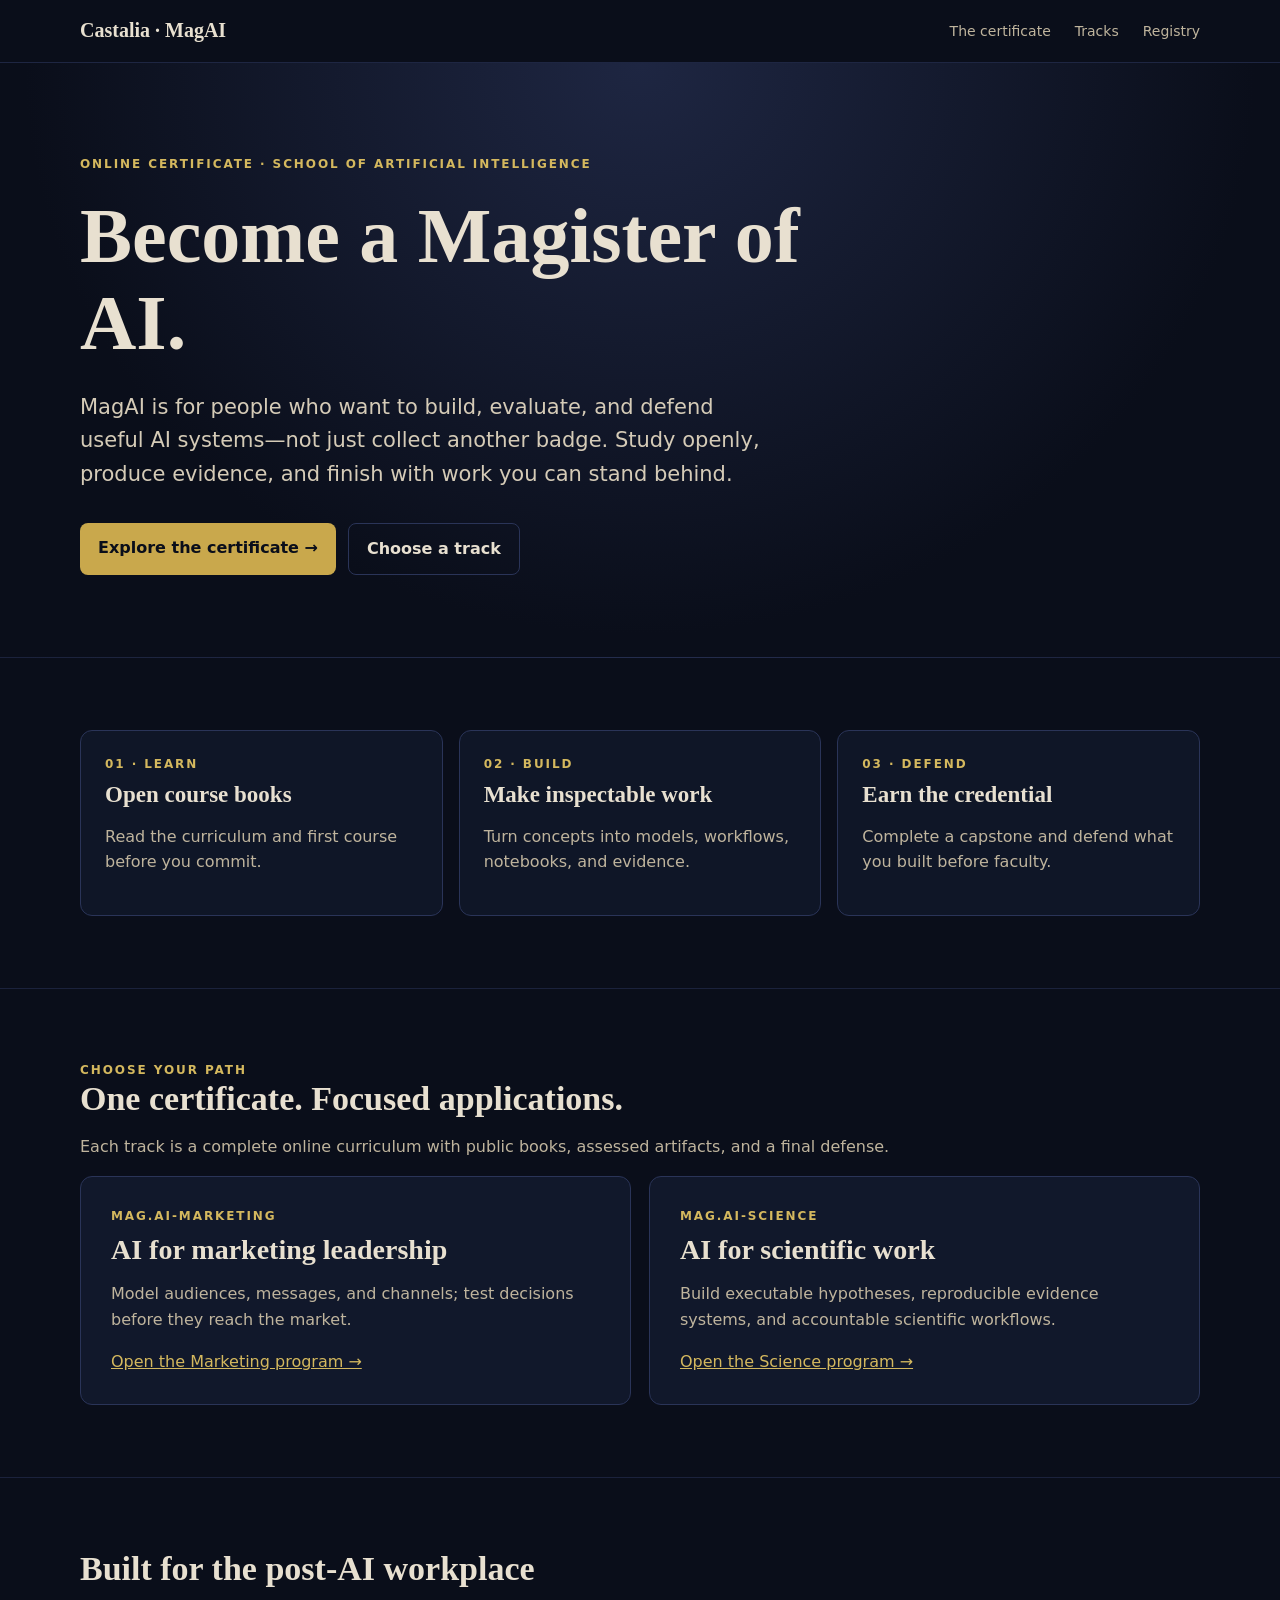
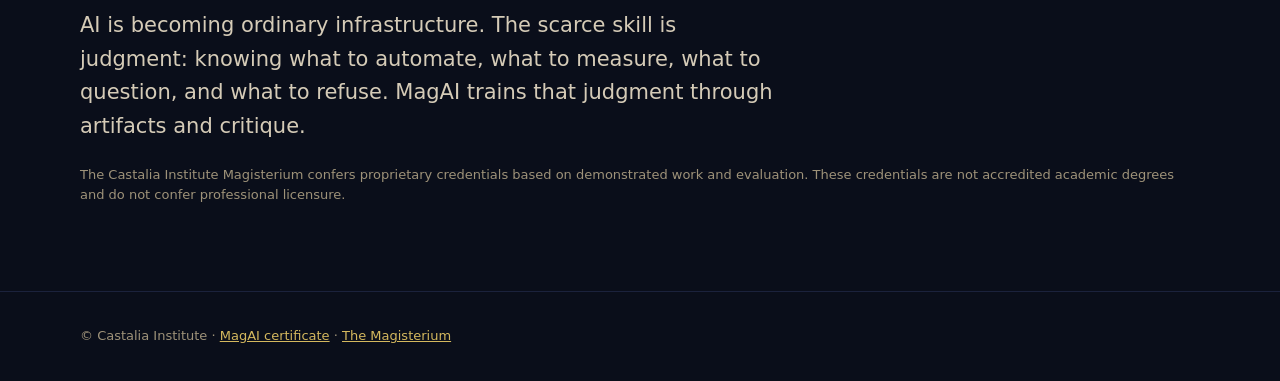
==== index.html @ c2429602 "Create MagAI certificate landing site" ====
<!doctype html><html lang="en"><head><meta charset="utf-8"><meta name="viewport" content="width=device-width,initial-scale=1"><title>MagAI — Online Certificate in Artificial Intelligence</title><meta name="description" content="Earn a Castalia Institute MagAI certificate through rigorous online study, inspectable artifacts, and a defended AI project."><link rel="stylesheet" href="styles.css"></head><body>
<header><div class="wrap"><nav><a class="brand" href="./">Castalia · MagAI</a><div><a href="certificate/">The certificate</a><a href="#tracks">Tracks</a><a href="https://magisterium.castalia.institute/registry">Registry</a></div></nav></div></header>
<main><section class="hero"><div class="wrap"><div class="eyebrow">Online certificate · School of Artificial Intelligence</div><h1>Become a Magister of AI.</h1><p class="lead">MagAI is for people who want to build, evaluate, and defend useful AI systems—not just collect another badge. Study openly, produce evidence, and finish with work you can stand behind.</p><div class="actions"><a class="button" href="certificate/">Explore the certificate →</a><a class="button alt" href="#tracks">Choose a track</a></div></div></section>
<section><div class="wrap"><div class="grid"><article class="card"><div class="eyebrow">01 · Learn</div><h3>Open course books</h3><p>Read the curriculum and first course before you commit.</p></article><article class="card"><div class="eyebrow">02 · Build</div><h3>Make inspectable work</h3><p>Turn concepts into models, workflows, notebooks, and evidence.</p></article><article class="card"><div class="eyebrow">03 · Defend</div><h3>Earn the credential</h3><p>Complete a capstone and defend what you built before faculty.</p></article></div></div></section>
<section id="tracks"><div class="wrap"><div class="eyebrow">Choose your path</div><h2>One certificate. Focused applications.</h2><p class="muted">Each track is a complete online curriculum with public books, assessed artifacts, and a final defense.</p><div class="tracks"><article class="track"><div class="eyebrow">Mag.AI-Marketing</div><h3>AI for marketing leadership</h3><p>Model audiences, messages, and channels; test decisions before they reach the market.</p><a href="https://magisterium.castalia.institute/magai/marketing/">Open the Marketing program →</a></article><article class="track"><div class="eyebrow">Mag.AI-Science</div><h3>AI for scientific work</h3><p>Build executable hypotheses, reproducible evidence systems, and accountable scientific workflows.</p><a href="https://magisterium.castalia.institute/magai/science/">Open the Science program →</a></article></div></div></section>
<section><div class="wrap"><h2>Built for the post-AI workplace</h2><p class="lead">AI is becoming ordinary infrastructure. The scarce skill is judgment: knowing what to automate, what to measure, what to question, and what to refuse. MagAI trains that judgment through artifacts and critique.</p><p class="small">The Castalia Institute Magisterium confers proprietary credentials based on demonstrated work and evaluation. These credentials are not accredited academic degrees and do not confer professional licensure.</p></div></section></main>
<footer><div class="wrap">© Castalia Institute · <a href="certificate/">MagAI certificate</a> · <a href="https://magisterium.castalia.institute/">The Magisterium</a></div></footer></body></html>
---- styles.css ----
:root { --ink:#0a0e1a; --panel:#11182b; --line:#2a3458; --text:#e8e0d0; --muted:#bfb49d; --gold:#d4b85e; --gold-deep:#c9a84c; }
* { box-sizing:border-box; }
html { scroll-behavior:smooth; }
body { margin:0; background:var(--ink); color:var(--text); font:16px/1.6 Inter,system-ui,sans-serif; }
a { color:var(--gold); }
.wrap { width:min(1120px,calc(100% - 40px)); margin:auto; }
header { border-bottom:1px solid rgba(42,52,88,.65); }
nav { display:flex; align-items:center; justify-content:space-between; padding:18px 0; }
.brand { color:var(--text); font:700 20px Georgia,serif; text-decoration:none; }
nav a:not(.brand) { color:var(--muted); text-decoration:none; margin-left:24px; font-size:14px; }
nav a:hover { color:var(--gold); }
.hero { padding:92px 0 82px; background:radial-gradient(ellipse at top,#1e2642 0%,var(--ink) 68%); }
.eyebrow { color:var(--gold); font-size:12px; letter-spacing:.16em; text-transform:uppercase; font-weight:700; }
h1,h2,h3 { font-family:Georgia,serif; line-height:1.12; }
h1 { max-width:800px; font-size:clamp(44px,7vw,78px); margin:18px 0 24px; }
h2 { font-size:34px; margin:0 0 16px; }
.lead { max-width:700px; color:#d5cbb7; font-size:21px; }
.actions { display:flex; flex-wrap:wrap; gap:12px; margin-top:32px; }
.button { display:inline-block; padding:12px 18px; border-radius:8px; background:var(--gold-deep); color:var(--ink); font-weight:700; text-decoration:none; }
.button.alt { background:transparent; color:var(--text); border:1px solid var(--line); }
section { padding:72px 0; border-bottom:1px solid rgba(42,52,88,.55); }
.grid { display:grid; grid-template-columns:repeat(3,1fr); gap:16px; }
.card { padding:24px; border:1px solid var(--line); border-radius:12px; background:rgba(17,24,43,.75); }
.card h3 { font-size:23px; margin:8px 0; }
.card p,.muted { color:var(--muted); }
.tracks { display:grid; grid-template-columns:repeat(2,1fr); gap:18px; }
.track { padding:30px; border:1px solid var(--line); border-radius:12px; background:var(--panel); }
.track h3 { font-size:28px; margin:8px 0; }
.track p { color:var(--muted); }
.small { font-size:13px; color:#9e9279; }
footer { padding:34px 0; color:#9e9279; font-size:13px; }
@media(max-width:700px) { .grid,.tracks { grid-template-columns:1fr; } nav a:not(.brand) { margin-left:10px; } .hero { padding:64px 0; } }
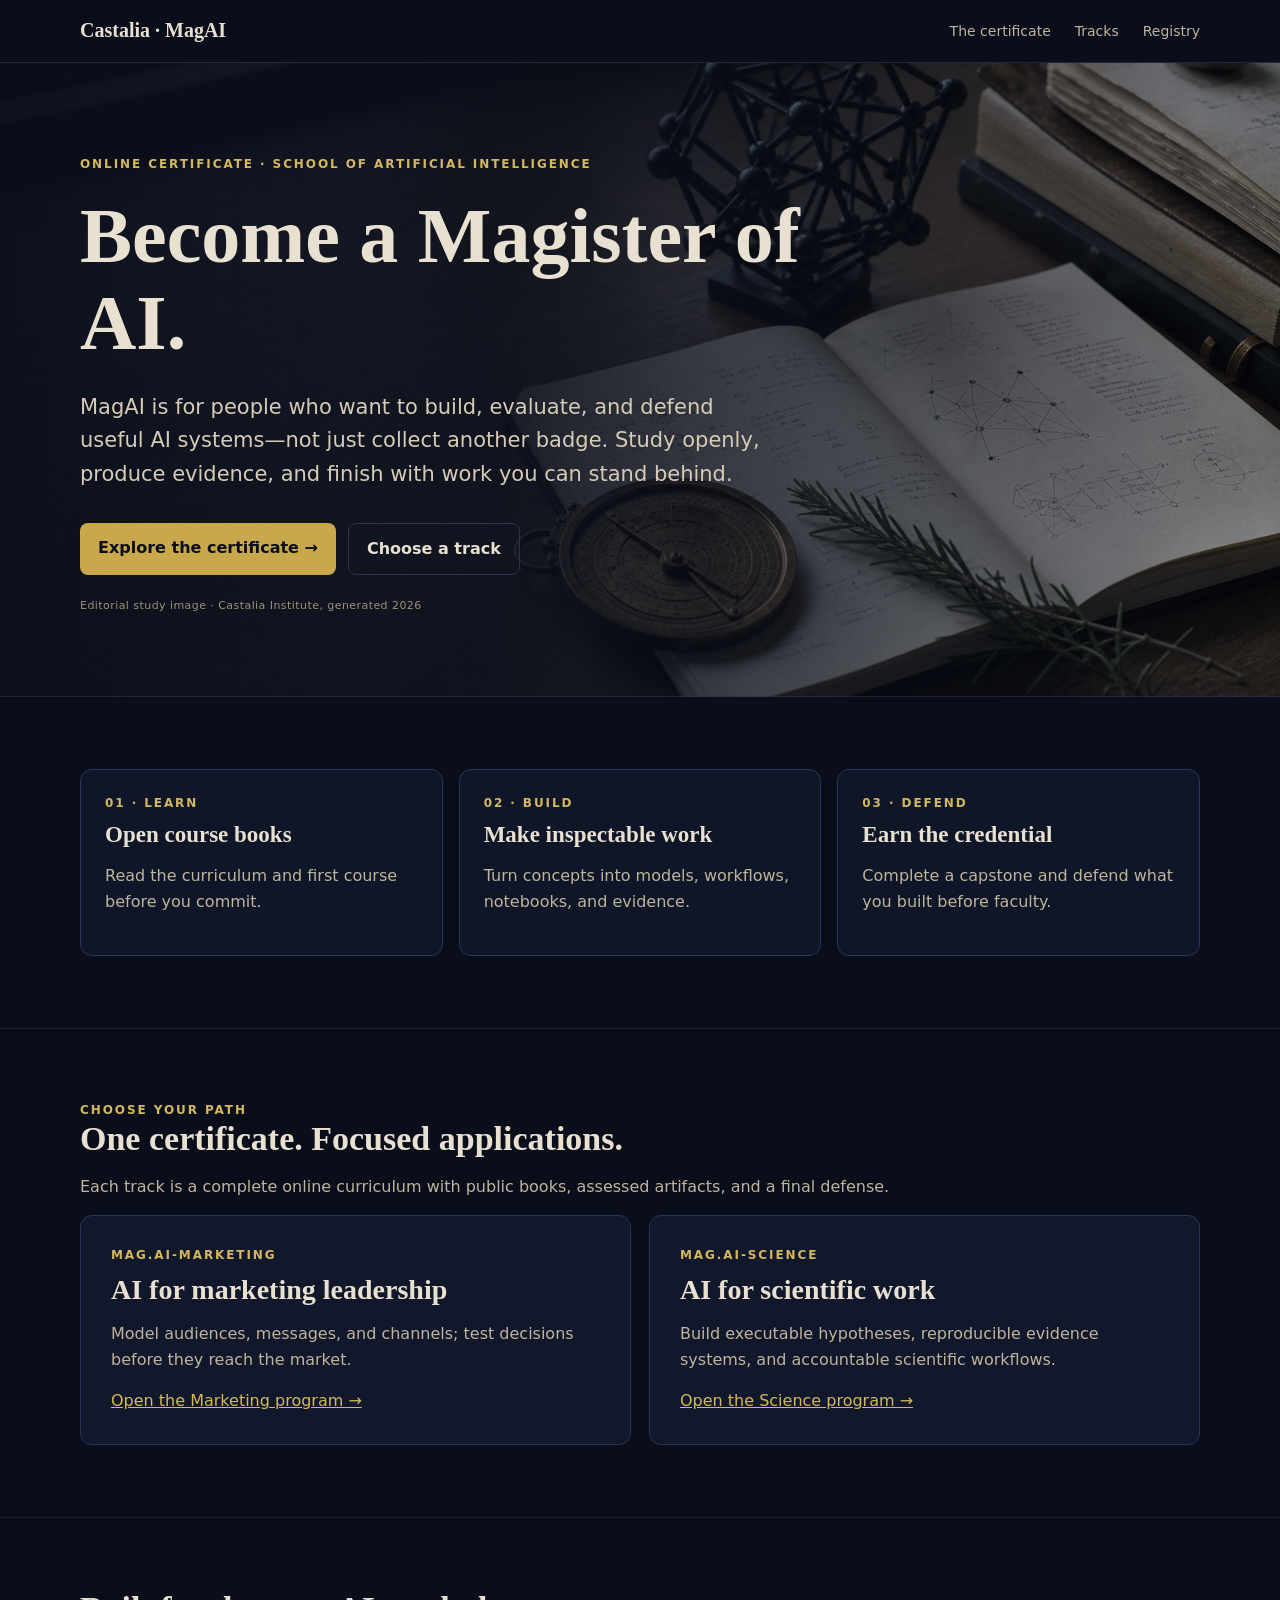
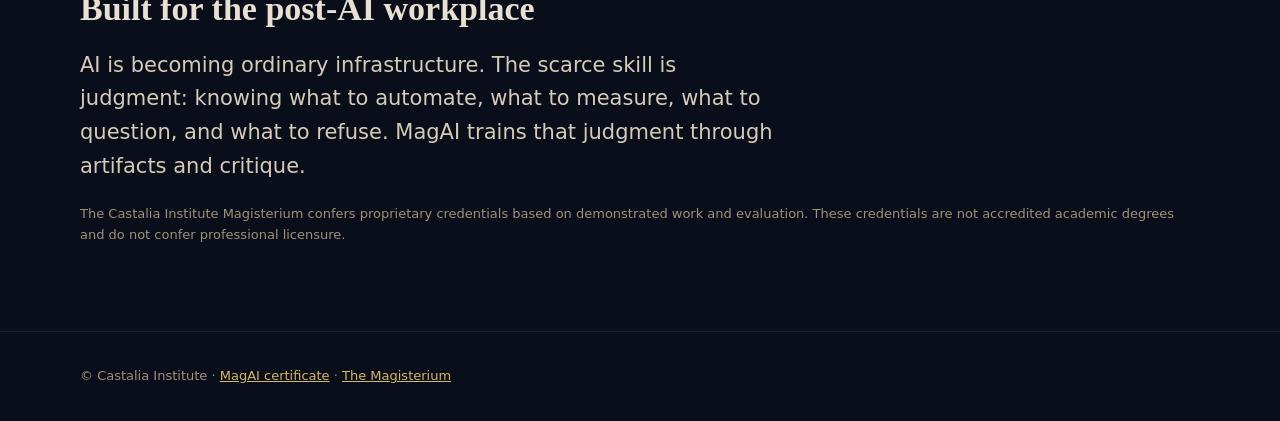
==== commit 7dbdd55c: "Add portfolio status and editorial art" ====
--- a/index.html
+++ b/index.html
@@ -1,6 +1,6 @@
 <!doctype html><html lang="en"><head><meta charset="utf-8"><meta name="viewport" content="width=device-width,initial-scale=1"><title>MagAI — Online Certificate in Artificial Intelligence</title><meta name="description" content="Earn a Castalia Institute MagAI certificate through rigorous online study, inspectable artifacts, and a defended AI project."><link rel="stylesheet" href="styles.css"></head><body>
 <header><div class="wrap"><nav><a class="brand" href="./">Castalia · MagAI</a><div><a href="certificate/">The certificate</a><a href="#tracks">Tracks</a><a href="https://magisterium.castalia.institute/registry">Registry</a></div></nav></div></header>
-<main><section class="hero"><div class="wrap"><div class="eyebrow">Online certificate · School of Artificial Intelligence</div><h1>Become a Magister of AI.</h1><p class="lead">MagAI is for people who want to build, evaluate, and defend useful AI systems—not just collect another badge. Study openly, produce evidence, and finish with work you can stand behind.</p><div class="actions"><a class="button" href="certificate/">Explore the certificate →</a><a class="button alt" href="#tracks">Choose a track</a></div></div></section>
+<main><section class="hero"><div class="wrap"><div class="eyebrow">Online certificate · School of Artificial Intelligence</div><h1>Become a Magister of AI.</h1><p class="lead">MagAI is for people who want to build, evaluate, and defend useful AI systems—not just collect another badge. Study openly, produce evidence, and finish with work you can stand behind.</p><div class="actions"><a class="button" href="certificate/">Explore the certificate →</a><a class="button alt" href="#tracks">Choose a track</a></div><p class="art-credit">Editorial study image · Castalia Institute, generated 2026</p></div></section>
 <section><div class="wrap"><div class="grid"><article class="card"><div class="eyebrow">01 · Learn</div><h3>Open course books</h3><p>Read the curriculum and first course before you commit.</p></article><article class="card"><div class="eyebrow">02 · Build</div><h3>Make inspectable work</h3><p>Turn concepts into models, workflows, notebooks, and evidence.</p></article><article class="card"><div class="eyebrow">03 · Defend</div><h3>Earn the credential</h3><p>Complete a capstone and defend what you built before faculty.</p></article></div></div></section>
 <section id="tracks"><div class="wrap"><div class="eyebrow">Choose your path</div><h2>One certificate. Focused applications.</h2><p class="muted">Each track is a complete online curriculum with public books, assessed artifacts, and a final defense.</p><div class="tracks"><article class="track"><div class="eyebrow">Mag.AI-Marketing</div><h3>AI for marketing leadership</h3><p>Model audiences, messages, and channels; test decisions before they reach the market.</p><a href="https://magisterium.castalia.institute/magai/marketing/">Open the Marketing program →</a></article><article class="track"><div class="eyebrow">Mag.AI-Science</div><h3>AI for scientific work</h3><p>Build executable hypotheses, reproducible evidence systems, and accountable scientific workflows.</p><a href="https://magisterium.castalia.institute/magai/science/">Open the Science program →</a></article></div></div></section>
 <section><div class="wrap"><h2>Built for the post-AI workplace</h2><p class="lead">AI is becoming ordinary infrastructure. The scarce skill is judgment: knowing what to automate, what to measure, what to question, and what to refuse. MagAI trains that judgment through artifacts and critique.</p><p class="small">The Castalia Institute Magisterium confers proprietary credentials based on demonstrated work and evaluation. These credentials are not accredited academic degrees and do not confer professional licensure.</p></div></section></main>
--- a/styles.css
+++ b/styles.css
@@ -9,7 +9,7 @@
 .brand { color:var(--text); font:700 20px Georgia,serif; text-decoration:none; }
 nav a:not(.brand) { color:var(--muted); text-decoration:none; margin-left:24px; font-size:14px; }
 nav a:hover { color:var(--gold); }
-.hero { padding:92px 0 82px; background:radial-gradient(ellipse at top,#1e2642 0%,var(--ink) 68%); }
+.hero { padding:92px 0 82px; background:linear-gradient(90deg,rgba(10,14,26,.98) 0%,rgba(10,14,26,.92) 38%,rgba(10,14,26,.30) 100%),url('assets/magai-study.png') center/cover; }
 .eyebrow { color:var(--gold); font-size:12px; letter-spacing:.16em; text-transform:uppercase; font-weight:700; }
 h1,h2,h3 { font-family:Georgia,serif; line-height:1.12; }
 h1 { max-width:800px; font-size:clamp(44px,7vw,78px); margin:18px 0 24px; }
@@ -28,5 +28,6 @@
 .track h3 { font-size:28px; margin:8px 0; }
 .track p { color:var(--muted); }
 .small { font-size:13px; color:#9e9279; }
+.art-credit { color:#9e9279; font-size:11px; letter-spacing:.04em; margin:22px 0 0; }
 footer { padding:34px 0; color:#9e9279; font-size:13px; }
 @media(max-width:700px) { .grid,.tracks { grid-template-columns:1fr; } nav a:not(.brand) { margin-left:10px; } .hero { padding:64px 0; } }
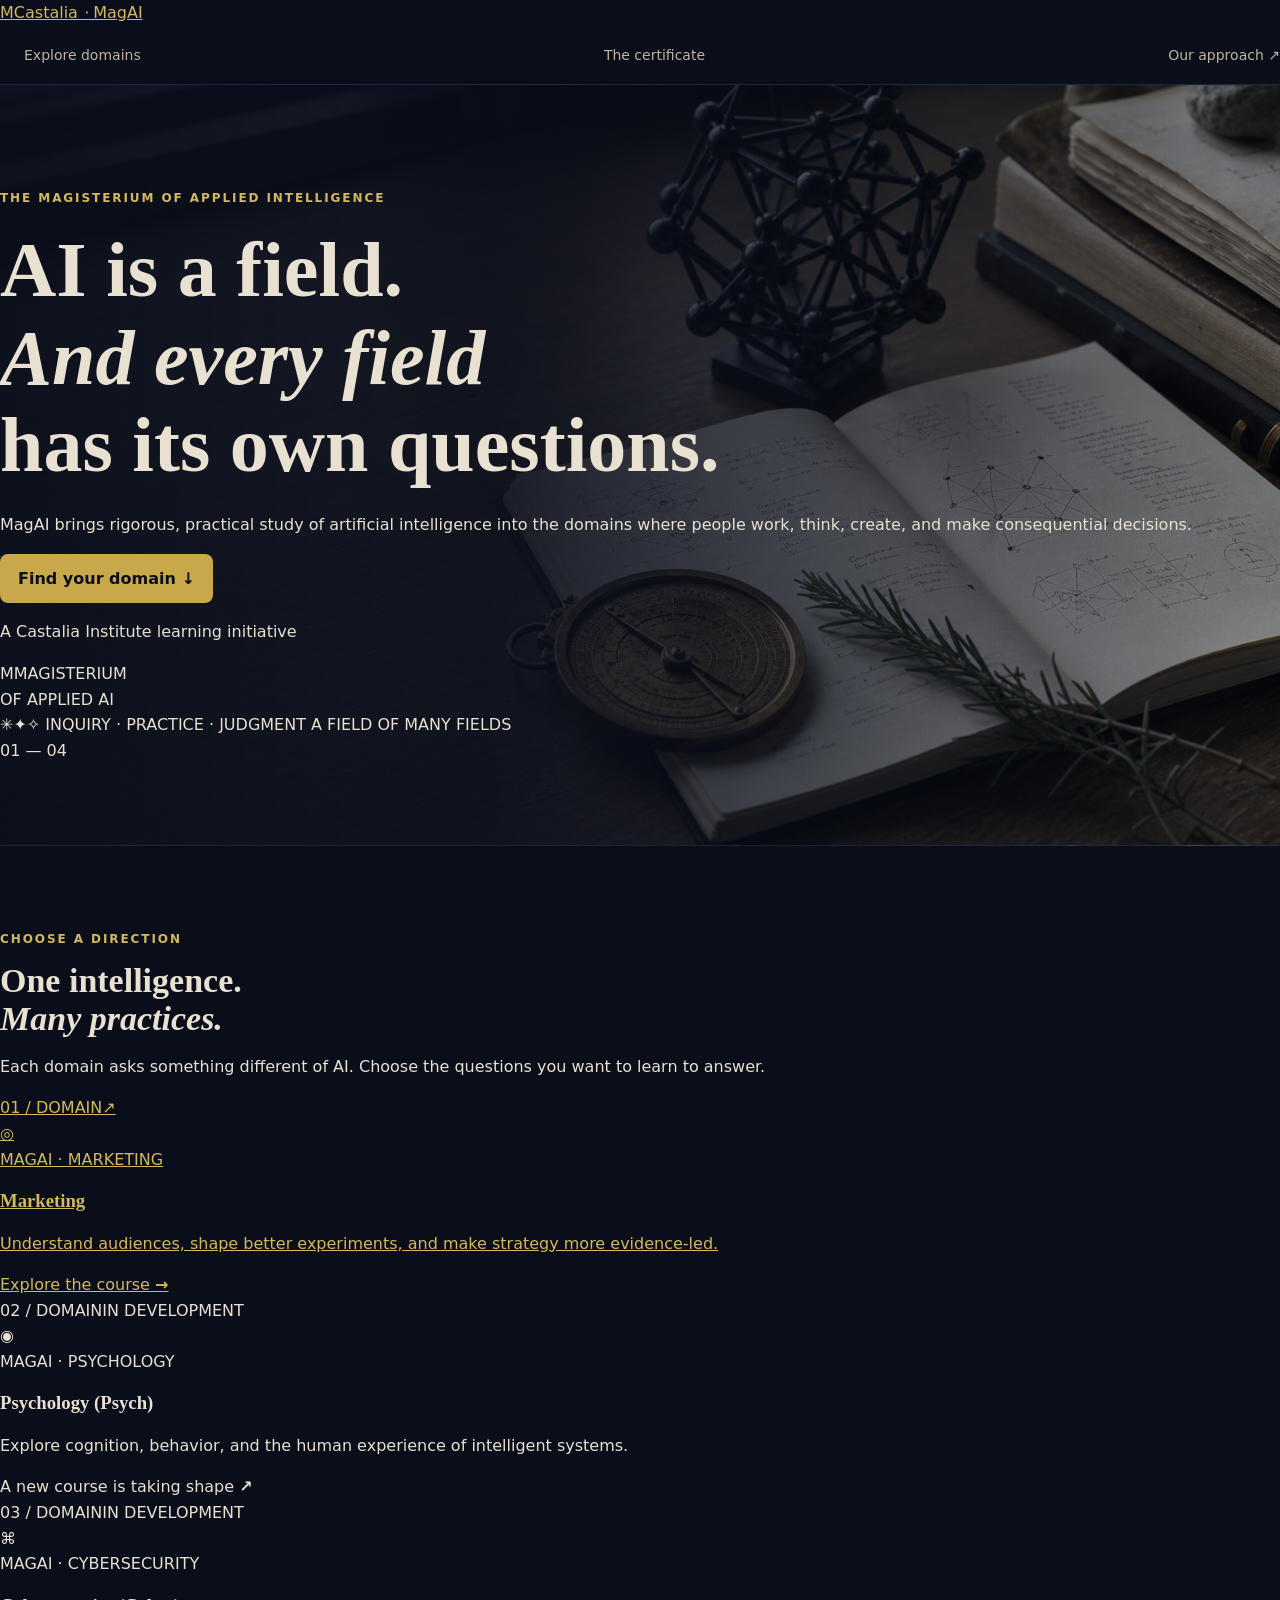
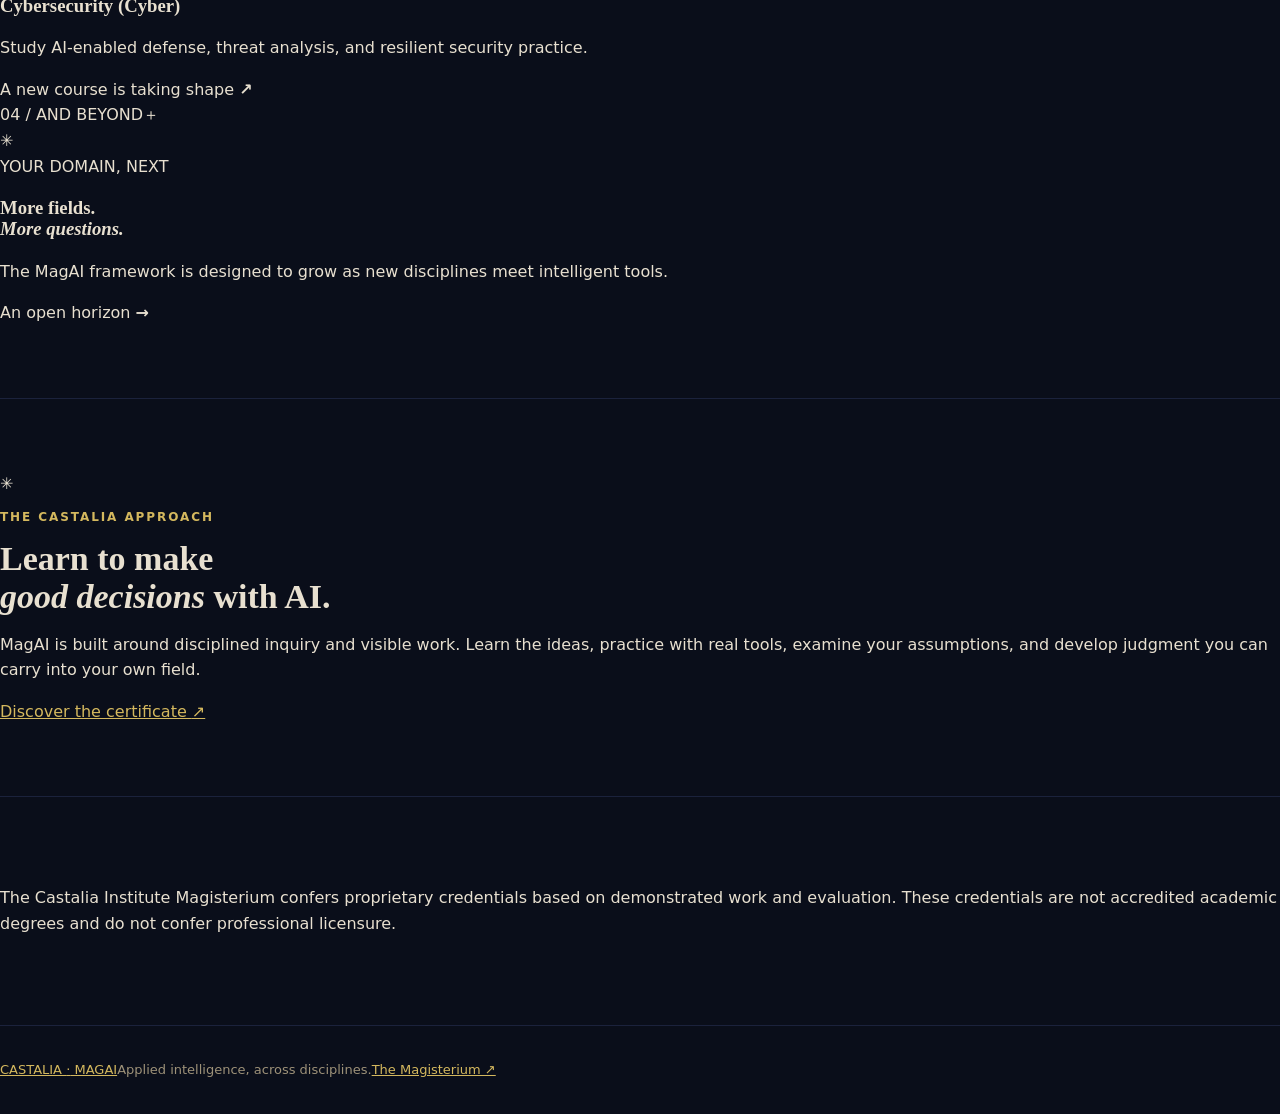
==== commit 8ba473fb: "Build MagAI domain gateway" ====
--- a/index.html
+++ b/index.html
@@ -1,7 +1,82 @@
-<!doctype html><html lang="en"><head><meta charset="utf-8"><meta name="viewport" content="width=device-width,initial-scale=1"><title>MagAI — Online Certificate in Artificial Intelligence</title><meta name="description" content="Earn a Castalia Institute MagAI certificate through rigorous online study, inspectable artifacts, and a defended AI project."><link rel="stylesheet" href="styles.css"></head><body>
-<header><div class="wrap"><nav><a class="brand" href="./">Castalia · MagAI</a><div><a href="certificate/">The certificate</a><a href="#tracks">Tracks</a><a href="https://magisterium.castalia.institute/registry">Registry</a></div></nav></div></header>
-<main><section class="hero"><div class="wrap"><div class="eyebrow">Online certificate · School of Artificial Intelligence</div><h1>Become a Magister of AI.</h1><p class="lead">MagAI is for people who want to build, evaluate, and defend useful AI systems—not just collect another badge. Study openly, produce evidence, and finish with work you can stand behind.</p><div class="actions"><a class="button" href="certificate/">Explore the certificate →</a><a class="button alt" href="#tracks">Choose a track</a></div><p class="art-credit">Editorial study image · Castalia Institute, generated 2026</p></div></section>
-<section><div class="wrap"><div class="grid"><article class="card"><div class="eyebrow">01 · Learn</div><h3>Open course books</h3><p>Read the curriculum and first course before you commit.</p></article><article class="card"><div class="eyebrow">02 · Build</div><h3>Make inspectable work</h3><p>Turn concepts into models, workflows, notebooks, and evidence.</p></article><article class="card"><div class="eyebrow">03 · Defend</div><h3>Earn the credential</h3><p>Complete a capstone and defend what you built before faculty.</p></article></div></div></section>
-<section id="tracks"><div class="wrap"><div class="eyebrow">Choose your path</div><h2>One certificate. Focused applications.</h2><p class="muted">Each track is a complete online curriculum with public books, assessed artifacts, and a final defense.</p><div class="tracks"><article class="track"><div class="eyebrow">Mag.AI-Marketing</div><h3>AI for marketing leadership</h3><p>Model audiences, messages, and channels; test decisions before they reach the market.</p><a href="https://magisterium.castalia.institute/magai/marketing/">Open the Marketing program →</a></article><article class="track"><div class="eyebrow">Mag.AI-Science</div><h3>AI for scientific work</h3><p>Build executable hypotheses, reproducible evidence systems, and accountable scientific workflows.</p><a href="https://magisterium.castalia.institute/magai/science/">Open the Science program →</a></article></div></div></section>
-<section><div class="wrap"><h2>Built for the post-AI workplace</h2><p class="lead">AI is becoming ordinary infrastructure. The scarce skill is judgment: knowing what to automate, what to measure, what to question, and what to refuse. MagAI trains that judgment through artifacts and critique.</p><p class="small">The Castalia Institute Magisterium confers proprietary credentials based on demonstrated work and evaluation. These credentials are not accredited academic degrees and do not confer professional licensure.</p></div></section></main>
-<footer><div class="wrap">© Castalia Institute · <a href="certificate/">MagAI certificate</a> · <a href="https://magisterium.castalia.institute/">The Magisterium</a></div></footer></body></html>
+<!doctype html>
+<html lang="en">
+<head>
+  <meta charset="utf-8">
+  <meta name="viewport" content="width=device-width, initial-scale=1">
+  <meta name="theme-color" content="#10121a">
+  <meta name="description" content="MagAI by Castalia Institute: applied artificial intelligence across marketing, psychology, cybersecurity, and emerging fields.">
+  <title>MagAI — Applied intelligence, across disciplines</title>
+  <link rel="preconnect" href="https://fonts.googleapis.com">
+  <link rel="preconnect" href="https://fonts.gstatic.com" crossorigin>
+  <link href="https://fonts.googleapis.com/css2?family=DM+Sans:wght@400;500;600;700&family=Instrument+Serif:ital@0;1&display=swap" rel="stylesheet">
+  <link rel="stylesheet" href="styles.css">
+</head>
+<body>
+  <header class="topbar">
+    <a class="wordmark" href="./" aria-label="MagAI home"><span class="sigil">M</span><span>Castalia <i>·</i> MagAI</span></a>
+    <nav aria-label="Main navigation">
+      <a href="#domains">Explore domains</a>
+      <a href="certificate/">The certificate</a>
+      <a class="nav-cta" href="#approach">Our approach <span aria-hidden="true">↗</span></a>
+    </nav>
+  </header>
+  <main>
+    <section class="hero">
+      <div class="hero-copy">
+        <p class="eyebrow"><span></span> The Magisterium of applied intelligence</p>
+        <h1>AI is a field.<br><em>And every field</em><br>has its own questions.</h1>
+        <p class="lede">MagAI brings rigorous, practical study of artificial intelligence into the domains where people work, think, create, and make consequential decisions.</p>
+        <a class="button" href="#domains">Find your domain <span aria-hidden="true">↓</span></a>
+        <p class="hero-note">A Castalia Institute learning initiative</p>
+      </div>
+      <div class="hero-art" aria-label="Abstract golden orbital illustration">
+        <div class="orbit orbit-one"></div><div class="orbit orbit-two"></div><div class="orbit orbit-three"></div>
+        <div class="core"><span class="core-mark">M</span><span class="core-caption">MAGISTERIUM<br>OF APPLIED AI</span></div>
+        <span class="star star-a">✳</span><span class="star star-b">✦</span><span class="star star-c">✧</span>
+        <span class="art-label label-top">INQUIRY · PRACTICE · JUDGMENT</span>
+        <span class="art-label label-bottom">A FIELD OF MANY FIELDS</span>
+      </div>
+      <div class="hero-index">01 <span>—</span> 04</div>
+    </section>
+    <section class="domains" id="domains">
+      <div class="section-heading">
+        <div><p class="eyebrow">Choose a direction</p><h2>One intelligence.<br><em>Many practices.</em></h2></div>
+        <p>Each domain asks something different of AI. Choose the questions you want to learn to answer.</p>
+      </div>
+      <div class="domain-grid">
+        <a class="domain-card marketing" href="https://magisterium.castalia.institute/magai/marketing/">
+          <div class="card-top"><span class="domain-number">01 / DOMAIN</span><span class="arrow">↗</span></div>
+          <div class="domain-symbol">◎</div><div class="domain-meta">MAGAI · MARKETING</div>
+          <h3>Marketing</h3><p>Understand audiences, shape better experiments, and make strategy more evidence-led.</p>
+          <span class="card-link">Explore the course <b>→</b></span>
+        </a>
+        <article class="domain-card psychology">
+          <div class="card-top"><span class="domain-number">02 / DOMAIN</span><span class="status">IN DEVELOPMENT</span></div>
+          <div class="domain-symbol">◉</div><div class="domain-meta">MAGAI · PSYCHOLOGY</div>
+          <h3>Psychology <span class="short">(Psych)</span></h3><p>Explore cognition, behavior, and the human experience of intelligent systems.</p>
+          <span class="card-link muted-link">A new course is taking shape <b>↗</b></span>
+        </article>
+        <article class="domain-card cyber">
+          <div class="card-top"><span class="domain-number">03 / DOMAIN</span><span class="status">IN DEVELOPMENT</span></div>
+          <div class="domain-symbol">⌘</div><div class="domain-meta">MAGAI · CYBERSECURITY</div>
+          <h3>Cybersecurity <span class="short">(Cyber)</span></h3><p>Study AI-enabled defense, threat analysis, and resilient security practice.</p>
+          <span class="card-link muted-link">A new course is taking shape <b>↗</b></span>
+        </article>
+        <article class="domain-card future">
+          <div class="card-top"><span class="domain-number">04 / AND BEYOND</span><span class="plus">＋</span></div>
+          <div class="domain-symbol">✳</div><div class="domain-meta">YOUR DOMAIN, NEXT</div>
+          <h3>More fields.<br><em>More questions.</em></h3><p>The MagAI framework is designed to grow as new disciplines meet intelligent tools.</p>
+          <span class="card-link muted-link">An open horizon <b>→</b></span>
+        </article>
+      </div>
+    </section>
+    <section class="approach" id="approach">
+      <div class="approach-mark" aria-hidden="true"><span>✳</span></div>
+      <div><p class="eyebrow">The Castalia approach</p><h2>Learn to make<br><em>good decisions</em> with AI.</h2></div>
+      <div class="approach-copy"><p>MagAI is built around disciplined inquiry and visible work. Learn the ideas, practice with real tools, examine your assumptions, and develop judgment you can carry into your own field.</p><a href="certificate/">Discover the certificate <span aria-hidden="true">↗</span></a></div>
+    </section>
+    <section class="disclaimer"><p>The Castalia Institute Magisterium confers proprietary credentials based on demonstrated work and evaluation. These credentials are not accredited academic degrees and do not confer professional licensure.</p></section>
+  </main>
+  <footer><a class="footer-brand" href="./">CASTALIA <span>·</span> MAGAI</a><span>Applied intelligence, across disciplines.</span><a href="https://magisterium.castalia.institute/">The Magisterium ↗</a></footer>
+</body>
+</html>
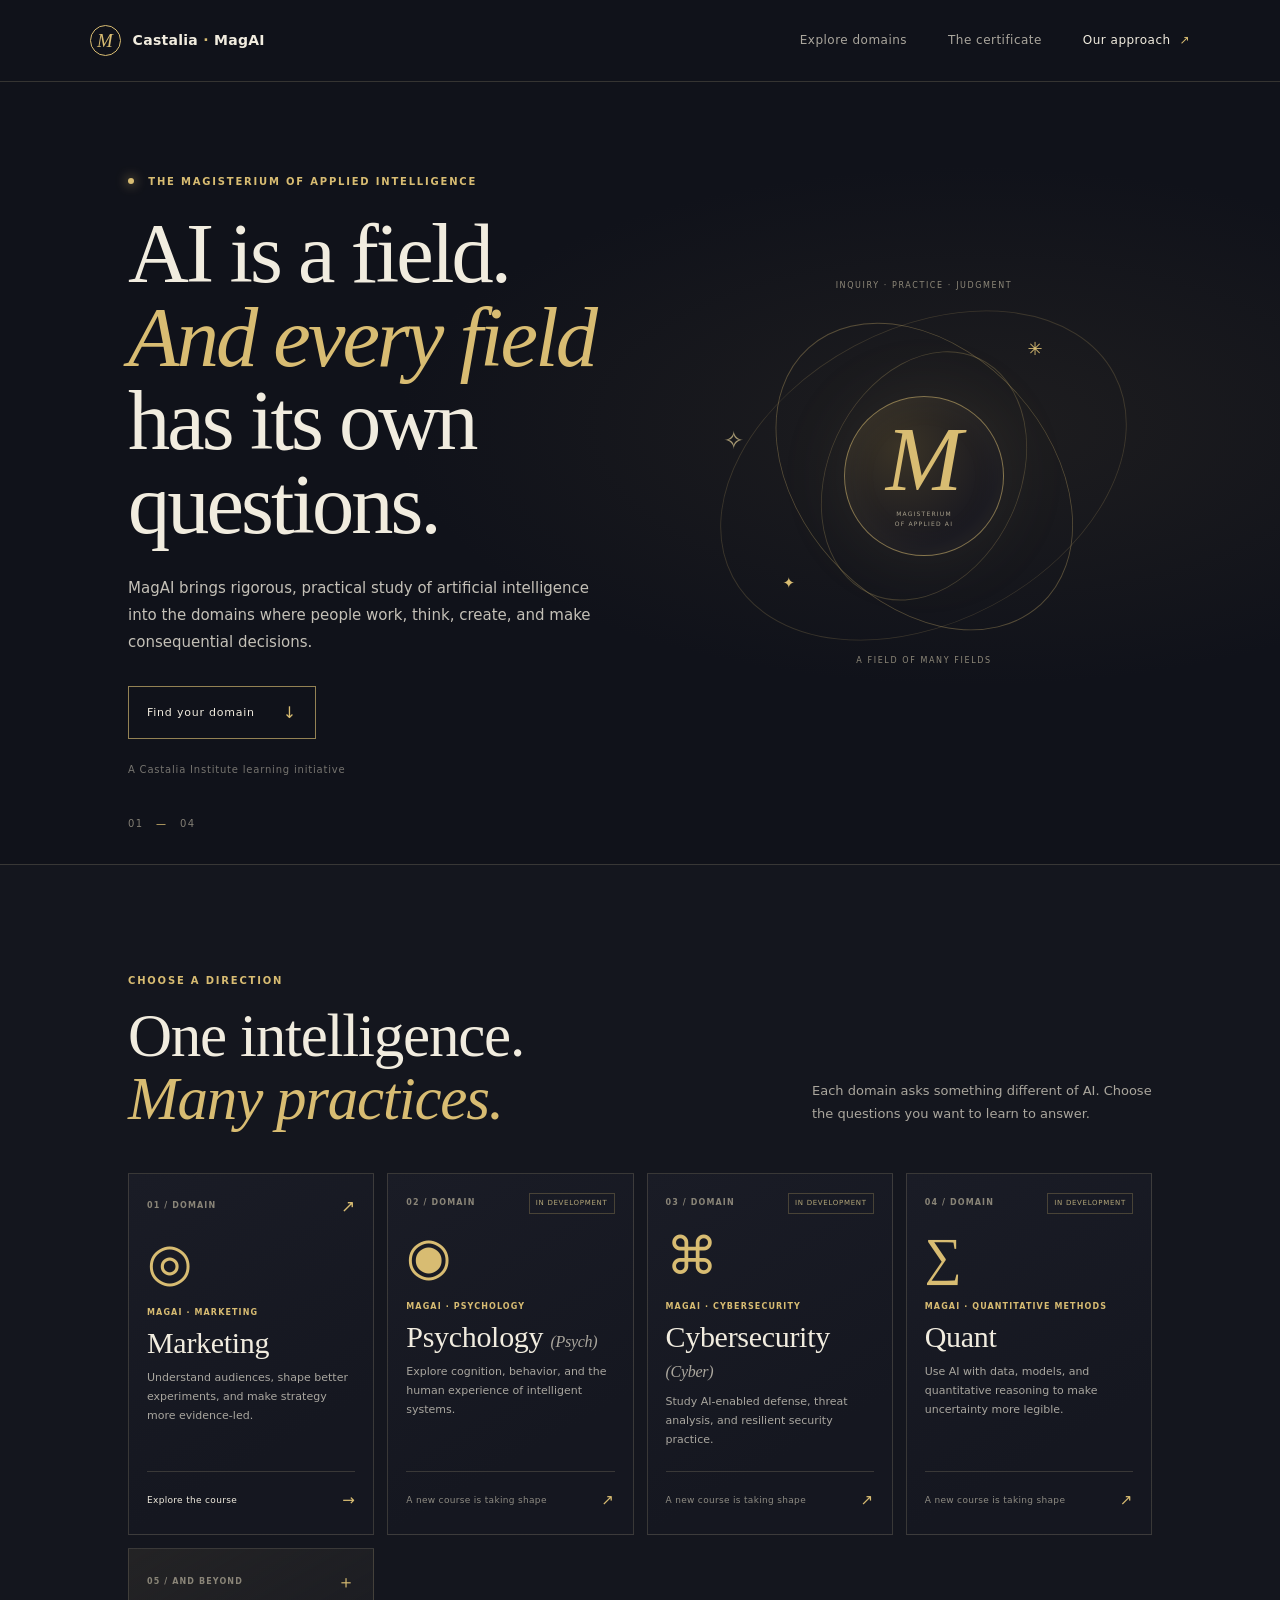
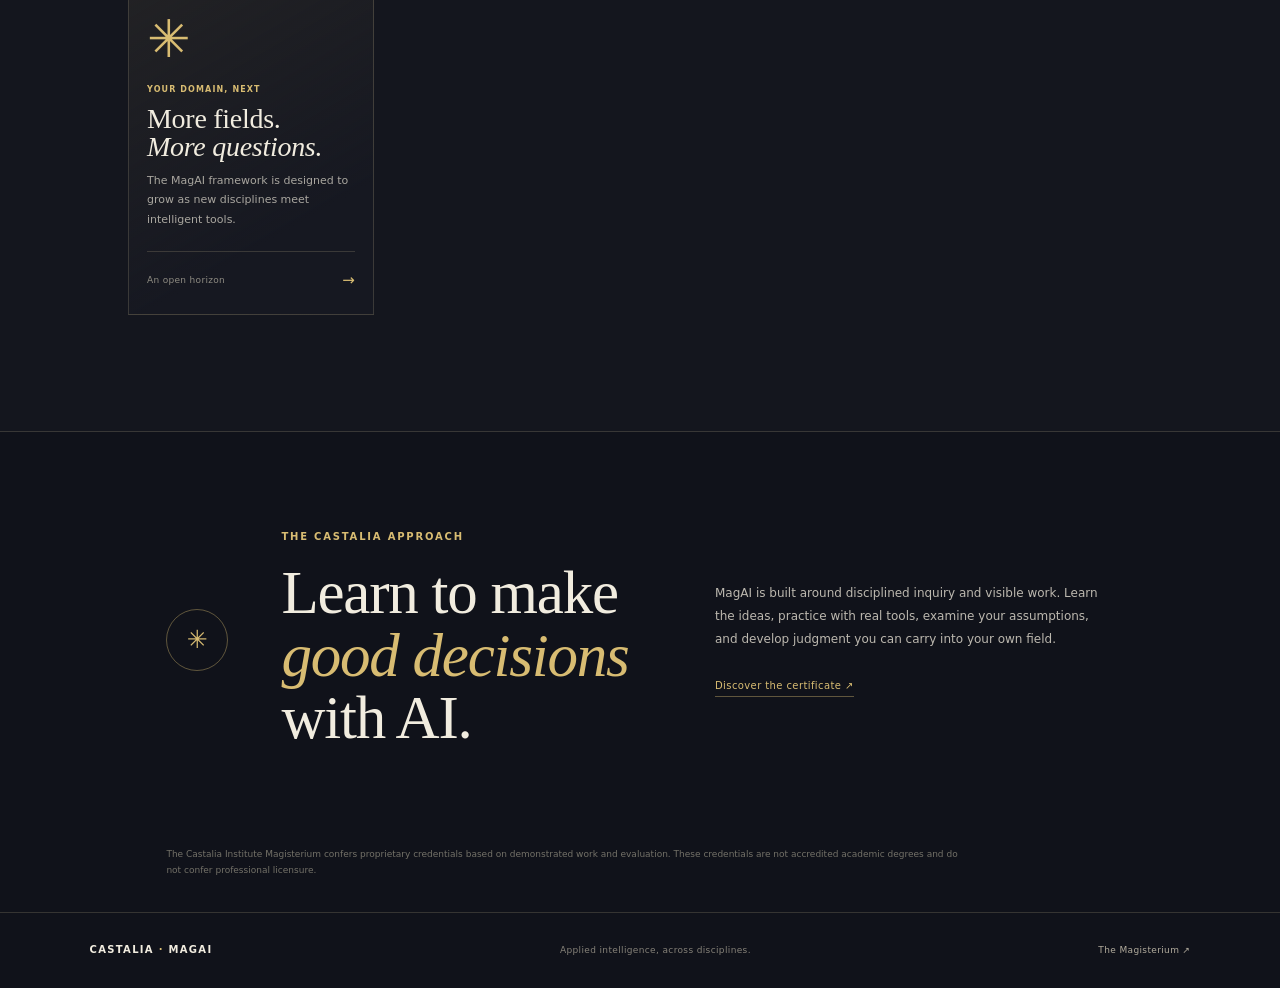
==== commit f2a6acee: "Add Quant domain to MagAI" ====
--- a/index.html
+++ b/index.html
@@ -62,8 +62,14 @@
           <h3>Cybersecurity <span class="short">(Cyber)</span></h3><p>Study AI-enabled defense, threat analysis, and resilient security practice.</p>
           <span class="card-link muted-link">A new course is taking shape <b>↗</b></span>
         </article>
+        <article class="domain-card quant">
+          <div class="card-top"><span class="domain-number">04 / DOMAIN</span><span class="status">IN DEVELOPMENT</span></div>
+          <div class="domain-symbol">∑</div><div class="domain-meta">MAGAI · QUANTITATIVE METHODS</div>
+          <h3>Quant</h3><p>Use AI with data, models, and quantitative reasoning to make uncertainty more legible.</p>
+          <span class="card-link muted-link">A new course is taking shape <b>↗</b></span>
+        </article>
         <article class="domain-card future">
-          <div class="card-top"><span class="domain-number">04 / AND BEYOND</span><span class="plus">＋</span></div>
+          <div class="card-top"><span class="domain-number">05 / AND BEYOND</span><span class="plus">＋</span></div>
           <div class="domain-symbol">✳</div><div class="domain-meta">YOUR DOMAIN, NEXT</div>
           <h3>More fields.<br><em>More questions.</em></h3><p>The MagAI framework is designed to grow as new disciplines meet intelligent tools.</p>
           <span class="card-link muted-link">An open horizon <b>→</b></span>
--- a/styles.css
+++ b/styles.css
@@ -1,33 +1,6 @@
-:root { --ink:#0a0e1a; --panel:#11182b; --line:#2a3458; --text:#e8e0d0; --muted:#bfb49d; --gold:#d4b85e; --gold-deep:#c9a84c; }
-* { box-sizing:border-box; }
-html { scroll-behavior:smooth; }
-body { margin:0; background:var(--ink); color:var(--text); font:16px/1.6 Inter,system-ui,sans-serif; }
-a { color:var(--gold); }
-.wrap { width:min(1120px,calc(100% - 40px)); margin:auto; }
-header { border-bottom:1px solid rgba(42,52,88,.65); }
-nav { display:flex; align-items:center; justify-content:space-between; padding:18px 0; }
-.brand { color:var(--text); font:700 20px Georgia,serif; text-decoration:none; }
-nav a:not(.brand) { color:var(--muted); text-decoration:none; margin-left:24px; font-size:14px; }
-nav a:hover { color:var(--gold); }
-.hero { padding:92px 0 82px; background:linear-gradient(90deg,rgba(10,14,26,.98) 0%,rgba(10,14,26,.92) 38%,rgba(10,14,26,.30) 100%),url('assets/magai-study.png') center/cover; }
-.eyebrow { color:var(--gold); font-size:12px; letter-spacing:.16em; text-transform:uppercase; font-weight:700; }
-h1,h2,h3 { font-family:Georgia,serif; line-height:1.12; }
-h1 { max-width:800px; font-size:clamp(44px,7vw,78px); margin:18px 0 24px; }
-h2 { font-size:34px; margin:0 0 16px; }
-.lead { max-width:700px; color:#d5cbb7; font-size:21px; }
-.actions { display:flex; flex-wrap:wrap; gap:12px; margin-top:32px; }
-.button { display:inline-block; padding:12px 18px; border-radius:8px; background:var(--gold-deep); color:var(--ink); font-weight:700; text-decoration:none; }
-.button.alt { background:transparent; color:var(--text); border:1px solid var(--line); }
-section { padding:72px 0; border-bottom:1px solid rgba(42,52,88,.55); }
-.grid { display:grid; grid-template-columns:repeat(3,1fr); gap:16px; }
-.card { padding:24px; border:1px solid var(--line); border-radius:12px; background:rgba(17,24,43,.75); }
-.card h3 { font-size:23px; margin:8px 0; }
-.card p,.muted { color:var(--muted); }
-.tracks { display:grid; grid-template-columns:repeat(2,1fr); gap:18px; }
-.track { padding:30px; border:1px solid var(--line); border-radius:12px; background:var(--panel); }
-.track h3 { font-size:28px; margin:8px 0; }
-.track p { color:var(--muted); }
-.small { font-size:13px; color:#9e9279; }
-.art-credit { color:#9e9279; font-size:11px; letter-spacing:.04em; margin:22px 0 0; }
-footer { padding:34px 0; color:#9e9279; font-size:13px; }
-@media(max-width:700px) { .grid,.tracks { grid-template-columns:1fr; } nav a:not(.brand) { margin-left:10px; } .hero { padding:64px 0; } }
+:root{color-scheme:dark;--ink:#10121a;--panel:#171923;--panel-hi:#1d202c;--paper:#f1ecdf;--muted:#aaa69d;--gold:#d8bc72;--line:rgba(222,205,158,.18);--serif:"Instrument Serif",Georgia,serif;--sans:"DM Sans",system-ui,sans-serif}
+*{box-sizing:border-box}html{scroll-behavior:smooth}body{margin:0;background:var(--ink);color:var(--paper);font:16px/1.6 var(--sans);-webkit-font-smoothing:antialiased}a{color:inherit}.topbar{height:82px;padding:0 clamp(24px,7vw,112px);display:flex;align-items:center;justify-content:space-between;border-bottom:1px solid var(--line)}.wordmark{display:flex;align-items:center;gap:12px;text-decoration:none;font-size:14px;font-weight:600;letter-spacing:.02em}.wordmark i{color:var(--gold);font-style:normal}.sigil{width:31px;height:31px;border:1px solid var(--gold);border-radius:50%;display:grid;place-items:center;color:var(--gold);font:italic 19px var(--serif)}nav{display:flex;align-items:center;gap:clamp(18px,3.2vw,48px)}nav a{color:var(--muted);text-decoration:none;font-size:12px;letter-spacing:.04em}nav a:hover,footer a:hover{color:var(--gold)}nav .nav-cta{color:var(--paper)}.nav-cta span{color:var(--gold);padding-left:5px}.hero{position:relative;min-height:600px;padding:92px clamp(24px,10vw,160px) 86px;display:grid;grid-template-columns:1.05fr .95fr;align-items:center;gap:5vw;background:radial-gradient(ellipse at 76% 44%,rgba(66,58,44,.28),transparent 42%)}.hero-copy{max-width:620px;z-index:1}.eyebrow{margin:0 0 22px;color:var(--gold);font-size:10px;font-weight:700;letter-spacing:.18em;text-transform:uppercase}.eyebrow span{display:inline-block;width:6px;height:6px;margin:0 9px 1px 0;border-radius:50%;background:var(--gold);box-shadow:0 0 12px var(--gold)}h1,h2,h3{font-weight:400;line-height:1.04}h1{margin:0;font:clamp(54px,6.6vw,92px)/.99 var(--serif);letter-spacing:-.035em}h1 em,h2 em{color:var(--gold);font-weight:400}.lede{max-width:490px;margin:28px 0 30px;color:#c4c0b7;font-size:15px;line-height:1.8}.button{display:inline-flex;align-items:center;gap:28px;padding:13px 18px;border:1px solid rgba(216,188,114,.66);color:var(--paper);text-decoration:none;font-size:11px;letter-spacing:.07em;transition:background .2s,color .2s}.button span{color:var(--gold);font-size:16px}.button:hover{background:var(--gold);color:var(--ink)}.button:hover span{color:var(--ink)}.hero-note{margin:23px 0 0;color:#76746f;font-size:10px;letter-spacing:.08em}.hero-art{position:relative;aspect-ratio:1/1;max-width:500px;width:100%;justify-self:center;display:grid;place-items:center}.orbit{position:absolute;border:1px solid rgba(216,188,114,.19);border-radius:50%;transform:rotate(-28deg) scaleY(.68)}.orbit-one{width:95%;height:95%}.orbit-two{width:76%;height:76%;transform:rotate(48deg) scaleY(.72);border-color:rgba(216,188,114,.32)}.orbit-three{width:57%;height:57%;transform:rotate(-65deg) scaleY(.74);border-color:rgba(216,188,114,.24)}.core{width:35%;aspect-ratio:1;border-radius:50%;display:flex;flex-direction:column;align-items:center;justify-content:center;background:radial-gradient(circle at 35% 32%,#3a3326,#181820 69%);border:1px solid rgba(216,188,114,.54);box-shadow:0 0 80px rgba(216,188,114,.08),inset 0 0 32px rgba(216,188,114,.09)}.core-mark{color:var(--gold);font:italic 92px/.8 var(--serif)}.core-caption{text-align:center;color:#a8a08c;font-size:6px;line-height:1.7;letter-spacing:.2em;margin-top:13px}.star{position:absolute;color:var(--gold)}.star-a{top:19%;right:24%;font-size:18px}.star-b{bottom:24%;left:19%;font-size:15px}.star-c{top:38%;left:6%;font-size:25px;color:#a79972}.art-label{position:absolute;color:#8e8879;font-size:8px;letter-spacing:.2em}.label-top{top:7%;left:50%;transform:translateX(-50%);white-space:nowrap}.label-bottom{bottom:8%;left:50%;transform:translateX(-50%);white-space:nowrap}.hero-index{position:absolute;bottom:32px;left:clamp(24px,10vw,160px);font-size:10px;color:#827e74;letter-spacing:.14em}.hero-index span{color:var(--gold);padding:0 8px}.domains{padding:108px clamp(24px,10vw,160px) 116px;background:#14161e;border-top:1px solid var(--line);border-bottom:1px solid var(--line)}.section-heading{display:flex;justify-content:space-between;align-items:end;gap:40px;margin-bottom:42px}.section-heading .eyebrow{margin-bottom:16px}h2{margin:0;font:clamp(39px,5vw,61px)/1.03 var(--serif);letter-spacing:-.02em}.section-heading>p{max-width:340px;margin:0 0 5px;color:var(--muted);font-size:13px;line-height:1.8}.domain-grid{display:grid;grid-template-columns:repeat(4,minmax(0,1fr));gap:13px}.domain-card{position:relative;min-height:348px;padding:19px 18px 22px;background:linear-gradient(150deg,#1a1c26,#151720 72%);border:1px solid var(--line);text-decoration:none;display:flex;flex-direction:column;transition:transform .22s,border-color .22s,background .22s}.domain-card:hover{transform:translateY(-5px);border-color:rgba(216,188,114,.55);background:linear-gradient(150deg,#22232b,#181a23 72%)}.domain-card:not(a){cursor:default}.domain-card:not(a):hover{transform:none}.card-top{display:flex;justify-content:space-between;align-items:center;min-height:18px}.domain-number,.domain-meta{color:#8a8578;font-size:8px;font-weight:600;letter-spacing:.14em}.arrow{color:var(--gold);font-size:17px}.status{padding:4px 6px;border:1px solid rgba(216,188,114,.25);color:#b4a779;font-size:7px;letter-spacing:.1em}.plus{color:var(--gold);font-size:18px}.domain-symbol{height:87px;display:flex;align-items:center;color:var(--gold);font:52px/.9 var(--serif)}.domain-meta{color:var(--gold);font-size:8px}h3{margin:8px 0 10px;font:30px/1 var(--serif);letter-spacing:-.01em}.short{font:italic 16px var(--serif);color:#aaa69d}.domain-card>p{margin:0 0 22px;color:#a9a69f;font-size:11px;line-height:1.75}.card-link{display:flex;justify-content:space-between;align-items:center;margin-top:auto;padding-top:16px;border-top:1px solid var(--line);color:var(--paper);font-size:9px;letter-spacing:.035em}.card-link b{color:var(--gold);font-size:15px;font-weight:400}.muted-link{color:#8e8b82}.future{background:linear-gradient(150deg,rgba(216,188,114,.08),#161821 74%)}.future h3{font-size:28px}.approach{padding:97px clamp(24px,13vw,205px);display:grid;grid-template-columns:80px 1fr 1fr;align-items:center;gap:35px}.approach-mark{width:62px;height:62px;border:1px solid rgba(216,188,114,.4);border-radius:50%;display:grid;place-items:center;color:var(--gold);font-size:25px}.approach .eyebrow{margin-bottom:17px}.approach-copy p{margin:0 0 21px;color:#bcb8af;font-size:12px;line-height:1.9}.approach-copy a{color:var(--gold);font-size:10px;letter-spacing:.04em;text-decoration:none;border-bottom:1px solid rgba(216,188,114,.4);padding-bottom:5px}.disclaimer{padding:0 clamp(24px,13vw,205px) 34px}.disclaimer p{max-width:800px;margin:0;color:#737168;font-size:9px;line-height:1.7}footer{min-height:76px;padding:18px clamp(24px,7vw,112px);border-top:1px solid var(--line);display:flex;align-items:center;justify-content:space-between;color:#858178;font-size:9px;letter-spacing:.04em}.footer-brand{text-decoration:none;color:var(--paper);font-size:10px;font-weight:700;letter-spacing:.13em}.footer-brand span{color:var(--gold)}footer>a:last-child{text-decoration:none;color:#b2ac9d}
+@media(max-width:960px){.hero{padding-left:7vw;padding-right:7vw;gap:2vw}.hero-index{left:7vw}.domain-grid{grid-template-columns:repeat(2,minmax(0,1fr))}.domain-card{min-height:320px}.approach{padding-left:8vw;padding-right:8vw;grid-template-columns:65px 1fr 1fr;gap:22px}}
+@media(max-width:640px){.topbar{height:68px;padding:0 20px}.wordmark{font-size:12px}nav{gap:14px}nav a{font-size:9px}nav a:first-child{display:none}.hero{min-height:0;padding:68px 24px 76px;grid-template-columns:1fr;gap:22px}.hero-copy{max-width:520px}h1{font-size:clamp(55px,15vw,78px)}.lede{font-size:13px;margin:23px 0}.hero-art{width:min(83vw,370px)}.hero-index{left:24px;bottom:25px}.domains{padding:75px 20px}.section-heading{display:block;margin-bottom:29px}.section-heading>p{margin-top:20px}.domain-grid{gap:10px}.domain-card{min-height:315px;padding:15px 13px 17px}.domain-symbol{height:68px;font-size:44px}h3{font-size:25px}.short{font-size:13px}.domain-card>p{font-size:10px}.domain-number{font-size:7px}.status{font-size:6px;padding:3px 4px}.approach{padding:69px 24px;grid-template-columns:52px 1fr;gap:18px}.approach-mark{width:48px;height:48px}.approach h2{font-size:43px}.approach-copy{grid-column:2}.disclaimer{padding:0 24px 27px}footer{padding:20px 24px;gap:12px;flex-wrap:wrap}footer>span:nth-child(2){order:3;width:100%}}
+@media(max-width:380px){.domain-grid{grid-template-columns:1fr}.domain-card{min-height:285px}.hero-art{width:100%}.art-label{font-size:7px}}
+@media(prefers-reduced-motion:reduce){html{scroll-behavior:auto}.domain-card{transition:none}}
